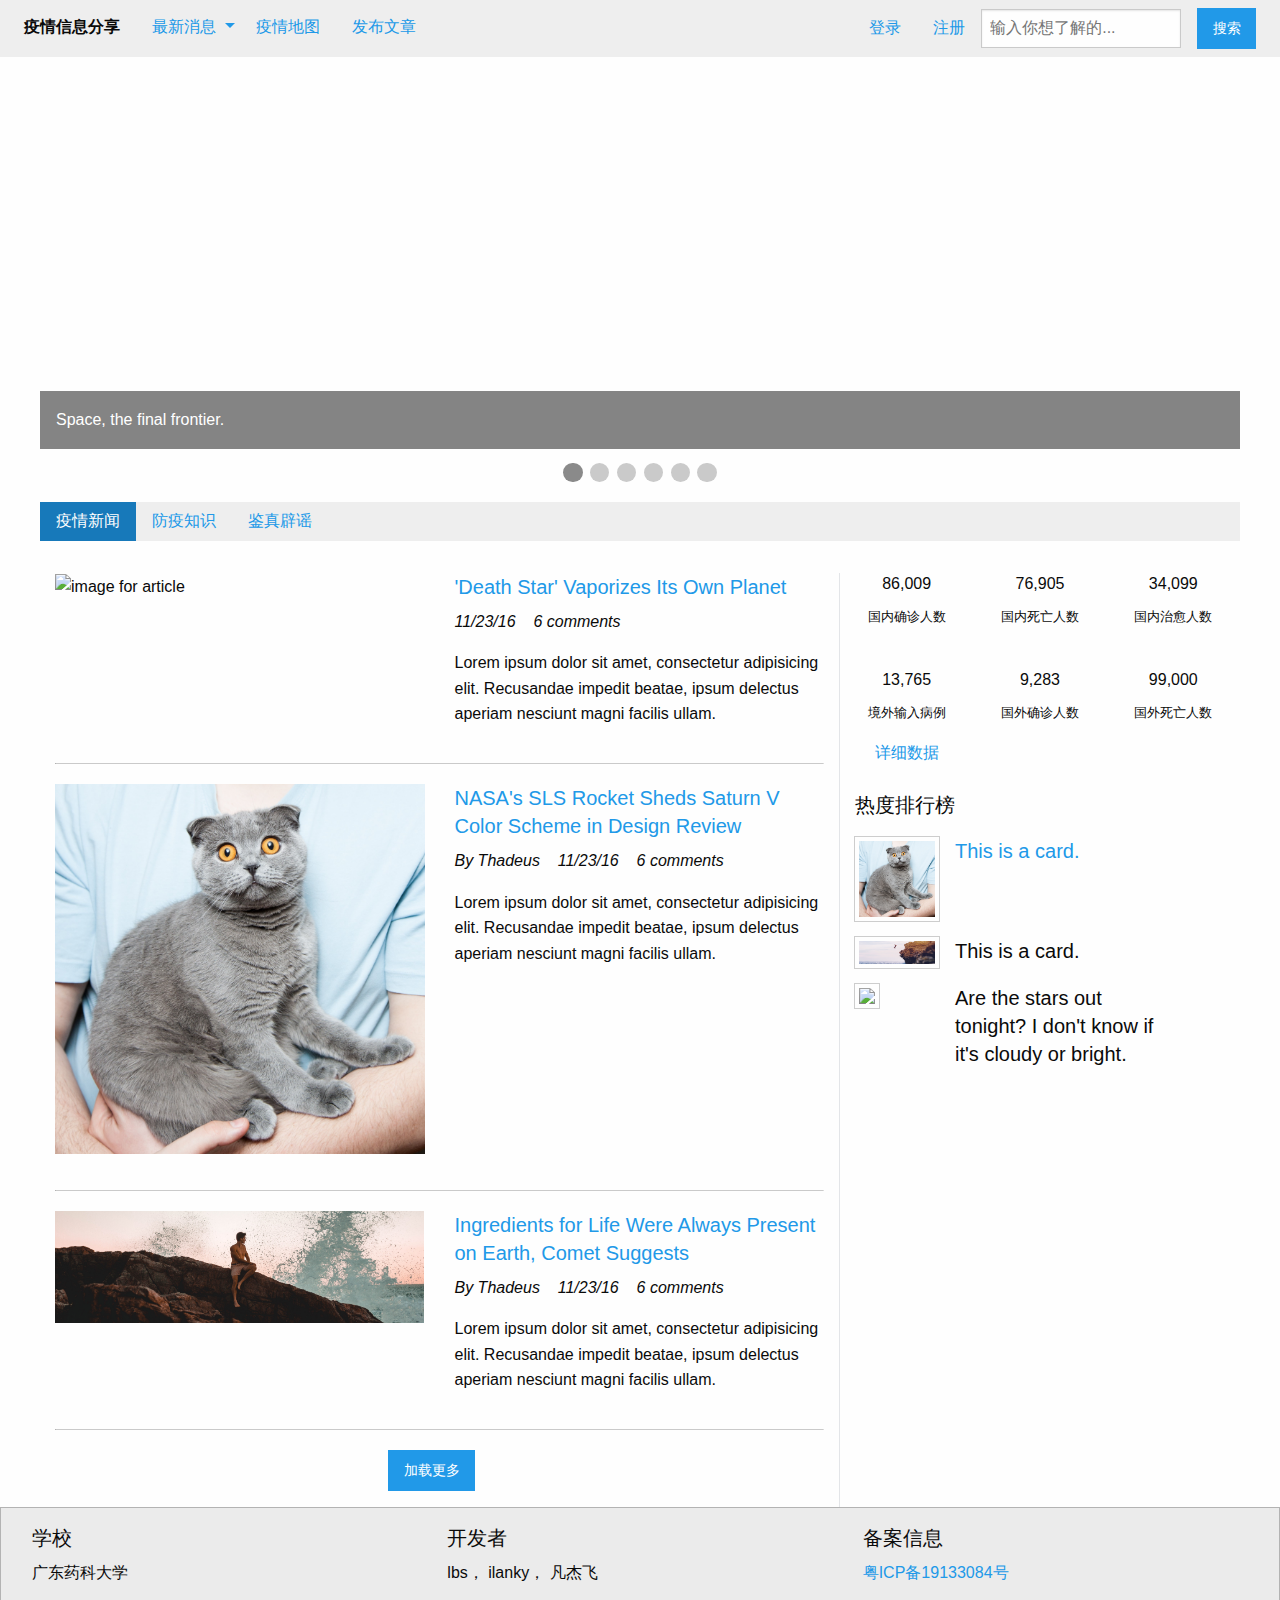
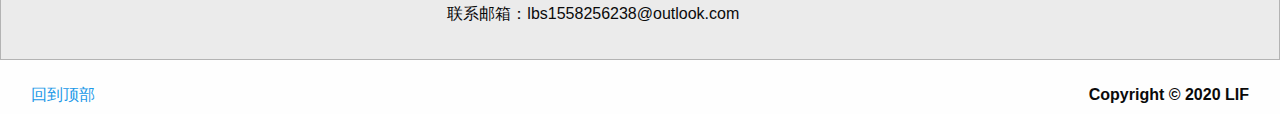
==== html/index.html @ dbd333e8 "首次提交" ====
<!doctype html>
<html class="no-js" lang="en">
	<head>
		<meta charset="utf-8">
		<meta name="viewport" content="width=device-width, initial-scale=1.0">
        <link rel="stylesheet" href="../css/foundation.min.css">
        <link rel="stylesheet" href="../css/motion-ui.min.css" />
        <!-- <link rel="stylesheet" href="../css/foundation-float.min.css"> -->
        <!-- <link rel="stylesheet" href="../css/foundation-prototype.min.css"> -->
        <!-- <link rel="stylesheet" href="../css/foundation-rtl.min.css"> -->
        <link rel="stylesheet" href="../css/index.css">
        <script src="../js/jquery-3.4.1.min.js"></script>
        <script src="../js/index.js"></script>
        <title>疫情信息分享</title>
	</head>
<body>
    <style>
        /*icon styles*/
        .fi-social-facebook {
            color: dodgerblue;
            font-size: 2rem;
        }
        .fi-social-youtube {
            color: red;
            font-size: 2rem;
        }
        .fi-social-pinterest {
            color: darkred;
            font-size: 2rem;
        }
        i.fi-social-instagram {
            color: brown;
            font-size: 2rem;
        }
        i.fi-social-tumblr {
            color: navy;
            font-size: 2rem;
        }
        .fi-social-twitter {
            color: skyblue;
            font-size: 2rem;
        }
    </style>

    <!-- 导航栏 -->
    <div>
        <div class="title-bar" data-responsive-toggle="example-menu" data-hide-for="medium">
            <button class="menu-icon" type="button" data-toggle="example-menu"></button>
            <div class="title-bar-title">Menu</div>
        </div>
          
        <div class="top-bar" id="example-menu">
            <div class="top-bar-left">
                <ul class="dropdown menu" data-dropdown-menu>
                    <li class="menu-text">疫情信息分享</li>
                    <li>
                        <a href="#">最新消息</a>
                        <ul class="menu vertical">
                            <li><a href="#">疫情新闻</a></li>
                            <li><a href="#">防疫知识</a></li>
                            <li><a href="#">鉴真辟谣</a></li>
                        </ul>
                    </li>
                    <li><a href="#">疫情地图</a></li>
                    <li><a href="#">发布文章</a></li>
                </ul>
            </div>
            <div class="top-bar-right">
                <ul class="menu">
                    <li><a href="#">登录</a></li>
                    <li><a href="#">注册</a></li>
                    <li><input type="search" placeholder="输入你想了解的..."></li>
                    <li><button type="button" class="button">搜索</button></li>
                </ul>
            </div>
        </div>
    </div>
    
    <br>

    <!-- 轮播 -->
    <div class="row">
        <div class="orbit" role="region" aria-label="Favorite Space Pictures" data-orbit>
            <div class="orbit-wrapper">
                <div class="orbit-controls" >
                    <button class="orbit-previous"><span class="show-for-sr">Previous Slide</span>&#9664;&#xFE0E;</button>
                    <button class="orbit-next"><span class="show-for-sr">Next Slide</span>&#9654;&#xFE0E;</button>
                </div>
                <ul id="OrbitUl" class="orbit-container orbitBox">
                    <li class="is-active orbit-slide">
                        <figure class="orbit-figure">
                            <img class="orbit-image slideImg" src="../imgs/harley-davidson-1HZcJjdtc9g-unsplash.jpg" alt="Space">
                            <figcaption class="orbit-caption orbitCaption"><a href="" target="_blank" style="color: white;">Space, the final frontier.</a></figcaption>
                        </figure>
                    </li>
                    <li class="orbit-slide">
                        <figure class="orbit-figure">
                            <img class="orbit-image slideImg" src="../imgs/cat.jpg" alt="Space">
                            <figcaption class="orbit-caption orbitCaption">Lets Rocket!</figcaption>
                        </figure>
                    </li>
                    <li class="orbit-slide">
                        <figure class="orbit-figure">
                            <img class="orbit-image slideImg" src="../imgs/img2.jpg" alt="Space">
                            <figcaption class="orbit-caption orbitCaption">Encapsulating</figcaption>
                        </figure>
                    </li>
                    <li class="orbit-slide">
                        <figure class="orbit-figure">
                            <img class="orbit-image slideImg" src="../imgs/harley-davidson-BW9ki_tmouE-unsplash.jpg" alt="Space">
                            <figcaption class="orbit-caption orbitCaption">Outta This World</figcaption>
                        </figure>
                    </li>
                    <li class="orbit-slide">
                        <figure class="orbit-figure">
                            <img class="orbit-image slideImg" src="../imgs/harley-davidson-BW9ki_tmouE-unsplash.jpg" alt="Space">
                            <figcaption class="orbit-caption orbitCaption">Outta This World</figcaption>
                        </figure>
                    </li>
                    <li class="orbit-slide">
                        <figure class="orbit-figure">
                            <img class="orbit-image slideImg" src="../imgs/harley-davidson-BW9ki_tmouE-unsplash.jpg" alt="Space">
                            <figcaption class="orbit-caption orbitCaption">Outta This World</figcaption>
                        </figure>
                    </li>
                </ul>
            </div>
            <nav class="orbit-bullets">
                <button class="is-active" data-slide="0">
                    <span class="show-for-sr">First slide details.</span>
                    <span class="show-for-sr" data-slide-active-label>Current Slide</span>
                </button>
                <button data-slide="1"><span class="show-for-sr">Second slide details.</span></button>
                <button data-slide="2"><span class="show-for-sr">Third slide details.</span></button>
                <button data-slide="3"><span class="show-for-sr">Fourth slide details.</span></button>
                <button data-slide="4"><span class="show-for-sr">fifth slide details.</span></button>
                <button data-slide="5"><span class="show-for-sr">sixth slide details.</span></button>
            </nav>
        </div>
    </div>
    

    <!-- 新闻栏目导航条 -->
    <div class="row">
        <ul class="menu AlignCenter" style="background-color: #eee;">
            <li id="EpidemicNews" class="isActive"><a>疫情新闻</a></li>
            <li id="PreventionKnowledge" class=""><a>防疫知识</a></li>
            <li id="RumorRefuting" class=""><a>鉴真辟谣</a></li>
        </ul>
    </div>

    <!-- 中间部分新闻列表内容 -->
    <div class="row newsBox">

        <!-- 新闻列表 -->
        <div class="medium-8 large-8 columns" style="border-right: 1px solid #E3E5E8;">

            <article id="NewsList">
                <div class="row">
                    <div class="medium-4 large-6 columns">
                        <p><img src="../imgs/harley-davidson-BW9ki_tmouE-unsplash.jpg" alt="image for article" alt="article preview image"></p>
                    </div>
                    <div class="medium-8 large-6 columns">
                        <h5><a href="#" target="_blank">'Death Star' Vaporizes Its Own Planet</a></h5>
                        <p>
                            <span><i class="fi-calendar"> 11/23/16 &nbsp;&nbsp;</i></span>
                            <span><i class="fi-comments"> 6 comments</i></span>
                        </p>
                        <p>Lorem ipsum dolor sit amet, consectetur adipisicing elit. Recusandae impedit beatae, ipsum delectus aperiam nesciunt magni facilis ullam.</p>
                    </div>
                </div>

                <hr>

                <div class="row">
                    <div class="medium-4 large-6 columns">
                        <p><img src="../imgs/cat.jpg" alt="image for article" alt="article preview image"></p>
                    </div>
                    <div class="medium-8 large-6 columns">
                        <h5><a href="#">NASA's SLS Rocket Sheds Saturn V Color Scheme in Design Review</a></h5>
                        <p>
                            <span><i class="fi-torso"> By Thadeus &nbsp;&nbsp;</i></span>
                            <span><i class="fi-calendar"> 11/23/16 &nbsp;&nbsp;</i></span>
                            <span><i class="fi-comments"> 6 comments</i></span>
                        </p>
                        <p>Lorem ipsum dolor sit amet, consectetur adipisicing elit. Recusandae impedit beatae, ipsum delectus aperiam nesciunt magni facilis ullam.</p>
                    </div>
                </div>

                <hr>

                <div class="row">
                    <div class="medium-4 large-6 columns">
                        <p><img src="../imgs/img1.jpg" alt="image for article" alt="article preview image"></p>
                    </div>
                    <div class="medium-8 large-6 columns">
                        <h5><a href="#">Ingredients for Life Were Always Present on Earth, Comet Suggests</a></h5>
                        <p>
                            <span><i class="fi-torso"> By Thadeus &nbsp;&nbsp;</i></span>
                            <span><i class="fi-calendar"> 11/23/16 &nbsp;&nbsp;</i></span>
                            <span><i class="fi-comments"> 6 comments</i></span>
                        </p>
                        <p>Lorem ipsum dolor sit amet, consectetur adipisicing elit. Recusandae impedit beatae, ipsum delectus aperiam nesciunt magni facilis ullam.</p>
                    </div>
                </div>

                <hr>

                <div style="text-align: center;"><button id="LoadMore" class="button">加载更多</button></div>
                
            </article>

        </div>

        <!-- right -->
        <div class="medium-4 large-4 columns">

            <aside>

                <!-- 数字 -->
                <div class="row small-up-3">

                    <div class="column text-center">
                        <i class="fi-social-facebook"></i>
                        <h6 id="DomesticDiagnosis">86,009</h6>
                        <p><small>国内确诊人数</small></p>
                        <br>
                    </div>

                    <div class="column text-center">
                        <i class="fi-social-twitter"></i>
                        <h6 id="DomesticDeath">76,905</h6>
                        <p><small>国内死亡人数</small></p>
                        <br>
                    </div>

                    <div class="column text-center">
                        <i class="fi-social-instagram"></i>
                        <h6 id="DomestiCure">34,099</h6>
                        <p><small>国内治愈人数</small></p>
                        <br>
                    </div>

                    <div class="column text-center">
                        <i class="fi-social-tumblr"></i>
                        <h6 id="CasesAbroad">13,765</h6>
                        <p><small>境外输入病例</small></p>
                    </div>

                    <div class="column text-center">
                        <i class="fi-social-pinterest"></i>
                        <h6 id="DiagnosisAbroad">9,283</h6>
                        <p><small>国外确诊人数</small></p>
                    </div>

                    <div class="column text-center">
                        <i class="fi-social-youtube"></i>
                        <h6 id="DeathAbroad">99,000</h6>
                        <p><small>国外死亡人数</small></p>
                    </div>

                    <div class="column text-center">
                        <a href="EpidemicMap.html">详细数据</a>
                    </div>

                </div>

                <br>

                <!-- 排行榜 -->
                <div id="NewsDesc" class="row column ">
                    <p class="lead">热度排行榜</p>

                    <div class="card" style="width: 300px;">
                        <div class="media-object-section">
                            <img class="thumbnail" src="../imgs/cat.jpg">
                        </div>
                        <div class="card-section media-object-section small-8">
                          <h5><a href="" target="_blank">This is a card.</a></h5>                       
                        </div>
                    </div>

                    <div class="card" style="width: 300px;">
                        <div class="media-object-section">
                            <img class="thumbnail" src="../imgs/img2.jpg">
                        </div>
                        <div class="card-section media-object-section small-8">
                          <h5>This is a card.</h5>
                        </div>
                    </div>

                    <div class="card" style="width: 300px;">
                        <div class="media-object-section">
                            <img class="thumbnail" src="../imgs/harley-davidson-BW9ki_tmouE-unsplash.jpg">
                        </div>
                        <div class="card-section media-object-section small-8">
                          <h5>Are the stars out tonight? I don't know if it's cloudy or bright.</h5>
                          
                        </div>
                    </div>
                    
                </div>

            </aside>

        </div>
    </div>

<footer>
    <div class="row expanded callout secondary">
        <div class="medium-4 columns">
            <h5>学校</h5>
            <p>广东药科大学</p>           
        </div>

        <div class="medium-4 columns">
            <h5>开发者</h5>
            <p>
                <span>lbs，</span>
                <span>ilanky，</span>
                <span>凡杰飞</span>
            </p>
            <p>联系邮箱：lbs1558256238@outlook.com</p>
        </div>

        <div class="medium-4 columns">
            <h5>备案信息</h5>
            <p><a href="http://www.beian.miit.gov.cn" class="bottomA" target="_blank" style="text-decoration: none;">粤ICP备19133084号</a></p>
        </div>

    </div>

    <div class="row expanded">

        <div class="medium-9 columns">
            <ul class="menu">
                <li><a href="#">回到顶部</a></li>
            </ul>
        </div>

        <div class="medium-3 columns">
            <ul class="menu align-right">
                <li class="menu-text">Copyright © 2020 LIF</li>
            </ul>
        </div>
    </div>
</footer>

    <script src="../js/jquery-2.1.4.min.js"></script>
    <script src="../js/foundation.js"></script>
    <script>
        $(document).foundation();
    </script>
</body>
</html>
---- css/motion-ui.min.css ----
.slide-in-down.mui-enter{transition-duration:.5s;transition-timing-function:linear;-webkit-transform:translateY(-100%);transform:translateY(-100%);transition-property:opacity,-webkit-transform;transition-property:transform,opacity;transition-property:transform,opacity,-webkit-transform;-webkit-backface-visibility:hidden;backface-visibility:hidden}.slide-in-left.mui-enter,.slide-in-up.mui-enter{transition-duration:.5s;transition-timing-function:linear;transition-property:opacity,-webkit-transform;-webkit-backface-visibility:hidden}.slide-in-down.mui-enter.mui-enter-active{-webkit-transform:translateY(0);transform:translateY(0)}.slide-in-left.mui-enter{-webkit-transform:translateX(-100%);transform:translateX(-100%);transition-property:transform,opacity;transition-property:transform,opacity,-webkit-transform;backface-visibility:hidden}.slide-in-left.mui-enter.mui-enter-active{-webkit-transform:translateX(0);transform:translateX(0)}.slide-in-up.mui-enter{-webkit-transform:translateY(100%);transform:translateY(100%);transition-property:transform,opacity;transition-property:transform,opacity,-webkit-transform;backface-visibility:hidden}.slide-in-right.mui-enter,.slide-out-down.mui-leave{transition-duration:.5s;transition-timing-function:linear;transition-property:opacity,-webkit-transform;-webkit-backface-visibility:hidden}.slide-in-up.mui-enter.mui-enter-active{-webkit-transform:translateY(0);transform:translateY(0)}.slide-in-right.mui-enter{-webkit-transform:translateX(100%);transform:translateX(100%);transition-property:transform,opacity;transition-property:transform,opacity,-webkit-transform;backface-visibility:hidden}.slide-in-right.mui-enter.mui-enter-active{-webkit-transform:translateX(0);transform:translateX(0)}.slide-out-down.mui-leave{-webkit-transform:translateY(0);transform:translateY(0);transition-property:transform,opacity;transition-property:transform,opacity,-webkit-transform;backface-visibility:hidden}.slide-out-right.mui-leave,.slide-out-up.mui-leave{transition-property:opacity,-webkit-transform;-webkit-backface-visibility:hidden;transition-duration:.5s;transition-timing-function:linear}.slide-out-down.mui-leave.mui-leave-active{-webkit-transform:translateY(100%);transform:translateY(100%)}.slide-out-right.mui-leave{-webkit-transform:translateX(0);transform:translateX(0);transition-property:transform,opacity;transition-property:transform,opacity,-webkit-transform;backface-visibility:hidden}.slide-out-right.mui-leave.mui-leave-active{-webkit-transform:translateX(100%);transform:translateX(100%)}.slide-out-up.mui-leave{-webkit-transform:translateY(0);transform:translateY(0);transition-property:transform,opacity;transition-property:transform,opacity,-webkit-transform;backface-visibility:hidden}.slide-out-up.mui-leave.mui-leave-active{-webkit-transform:translateY(-100%);transform:translateY(-100%)}.slide-out-left.mui-leave{transition-duration:.5s;transition-timing-function:linear;-webkit-transform:translateX(0);transform:translateX(0);transition-property:opacity,-webkit-transform;transition-property:transform,opacity;transition-property:transform,opacity,-webkit-transform;-webkit-backface-visibility:hidden;backface-visibility:hidden}.fade-in.mui-enter,.fade-out.mui-leave{transition-property:opacity;transition-duration:.5s;transition-timing-function:linear}.slide-out-left.mui-leave.mui-leave-active{-webkit-transform:translateX(-100%);transform:translateX(-100%)}.fade-in.mui-enter{opacity:0}.fade-in.mui-enter.mui-enter-active,.fade-out.mui-leave{opacity:1}.fade-out.mui-leave.mui-leave-active{opacity:0}.hinge-in-from-top.mui-enter{transition-duration:.5s;transition-timing-function:linear;-webkit-transform:perspective(2000px) rotateX(-90deg);transform:perspective(2000px) rotateX(-90deg);-webkit-transform-origin:top;transform-origin:top;transition-property:opacity,-webkit-transform;transition-property:transform,opacity;transition-property:transform,opacity,-webkit-transform;opacity:0}.hinge-in-from-bottom.mui-enter,.hinge-in-from-right.mui-enter{transition-duration:.5s;transition-timing-function:linear;transition-property:opacity,-webkit-transform}.hinge-in-from-top.mui-enter.mui-enter-active{-webkit-transform:perspective(2000px) rotate(0);transform:perspective(2000px) rotate(0);opacity:1}.hinge-in-from-right.mui-enter{-webkit-transform:perspective(2000px) rotateY(-90deg);transform:perspective(2000px) rotateY(-90deg);-webkit-transform-origin:right;transform-origin:right;transition-property:transform,opacity;transition-property:transform,opacity,-webkit-transform;opacity:0}.hinge-in-from-right.mui-enter.mui-enter-active{-webkit-transform:perspective(2000px) rotate(0);transform:perspective(2000px) rotate(0);opacity:1}.hinge-in-from-bottom.mui-enter{-webkit-transform:perspective(2000px) rotateX(90deg);transform:perspective(2000px) rotateX(90deg);-webkit-transform-origin:bottom;transform-origin:bottom;transition-property:transform,opacity;transition-property:transform,opacity,-webkit-transform;opacity:0}.hinge-in-from-left.mui-enter,.hinge-in-from-middle-x.mui-enter{transition-duration:.5s;transition-timing-function:linear;transition-property:opacity,-webkit-transform}.hinge-in-from-bottom.mui-enter.mui-enter-active{-webkit-transform:perspective(2000px) rotate(0);transform:perspective(2000px) rotate(0);opacity:1}.hinge-in-from-left.mui-enter{-webkit-transform:perspective(2000px) rotateY(90deg);transform:perspective(2000px) rotateY(90deg);-webkit-transform-origin:left;transform-origin:left;transition-property:transform,opacity;transition-property:transform,opacity,-webkit-transform;opacity:0}.hinge-in-from-left.mui-enter.mui-enter-active{-webkit-transform:perspective(2000px) rotate(0);transform:perspective(2000px) rotate(0);opacity:1}.hinge-in-from-middle-x.mui-enter{-webkit-transform:perspective(2000px) rotateX(-90deg);transform:perspective(2000px) rotateX(-90deg);-webkit-transform-origin:center;transform-origin:center;transition-property:transform,opacity;transition-property:transform,opacity,-webkit-transform;opacity:0}.hinge-in-from-middle-y.mui-enter,.hinge-out-from-top.mui-leave{transition-duration:.5s;transition-timing-function:linear;transition-property:opacity,-webkit-transform}.hinge-in-from-middle-x.mui-enter.mui-enter-active{-webkit-transform:perspective(2000px) rotate(0);transform:perspective(2000px) rotate(0);opacity:1}.hinge-in-from-middle-y.mui-enter{-webkit-transform:perspective(2000px) rotateY(-90deg);transform:perspective(2000px) rotateY(-90deg);-webkit-transform-origin:center;transform-origin:center;transition-property:transform,opacity;transition-property:transform,opacity,-webkit-transform;opacity:0}.hinge-in-from-middle-y.mui-enter.mui-enter-active{-webkit-transform:perspective(2000px) rotate(0);transform:perspective(2000px) rotate(0);opacity:1}.hinge-out-from-top.mui-leave{-webkit-transform:perspective(2000px) rotate(0);transform:perspective(2000px) rotate(0);-webkit-transform-origin:top;transform-origin:top;transition-property:transform,opacity;transition-property:transform,opacity,-webkit-transform;opacity:1}.hinge-out-from-bottom.mui-leave,.hinge-out-from-right.mui-leave{transition-duration:.5s;transition-timing-function:linear;transition-property:opacity,-webkit-transform}.hinge-out-from-top.mui-leave.mui-leave-active{-webkit-transform:perspective(2000px) rotateX(-90deg);transform:perspective(2000px) rotateX(-90deg);opacity:0}.hinge-out-from-right.mui-leave{-webkit-transform:perspective(2000px) rotate(0);transform:perspective(2000px) rotate(0);-webkit-transform-origin:right;transform-origin:right;transition-property:transform,opacity;transition-property:transform,opacity,-webkit-transform;opacity:1}.hinge-out-from-right.mui-leave.mui-leave-active{-webkit-transform:perspective(2000px) rotateY(-90deg);transform:perspective(2000px) rotateY(-90deg);opacity:0}.hinge-out-from-bottom.mui-leave{-webkit-transform:perspective(2000px) rotate(0);transform:perspective(2000px) rotate(0);-webkit-transform-origin:bottom;transform-origin:bottom;transition-property:transform,opacity;transition-property:transform,opacity,-webkit-transform;opacity:1}.hinge-out-from-left.mui-leave,.hinge-out-from-middle-x.mui-leave{transition-duration:.5s;transition-timing-function:linear;transition-property:opacity,-webkit-transform}.hinge-out-from-bottom.mui-leave.mui-leave-active{-webkit-transform:perspective(2000px) rotateX(90deg);transform:perspective(2000px) rotateX(90deg);opacity:0}.hinge-out-from-left.mui-leave{-webkit-transform:perspective(2000px) rotate(0);transform:perspective(2000px) rotate(0);-webkit-transform-origin:left;transform-origin:left;transition-property:transform,opacity;transition-property:transform,opacity,-webkit-transform;opacity:1}.hinge-out-from-left.mui-leave.mui-leave-active{-webkit-transform:perspective(2000px) rotateY(90deg);transform:perspective(2000px) rotateY(90deg);opacity:0}.hinge-out-from-middle-x.mui-leave{-webkit-transform:perspective(2000px) rotate(0);transform:perspective(2000px) rotate(0);-webkit-transform-origin:center;transform-origin:center;transition-property:transform,opacity;transition-property:transform,opacity,-webkit-transform;opacity:1}.hinge-out-from-middle-y.mui-leave,.scale-in-up.mui-enter{transition-duration:.5s;transition-timing-function:linear;transition-property:opacity,-webkit-transform}.hinge-out-from-middle-x.mui-leave.mui-leave-active{-webkit-transform:perspective(2000px) rotateX(-90deg);transform:perspective(2000px) rotateX(-90deg);opacity:0}.hinge-out-from-middle-y.mui-leave{-webkit-transform:perspective(2000px) rotate(0);transform:perspective(2000px) rotate(0);-webkit-transform-origin:center;transform-origin:center;transition-property:transform,opacity;transition-property:transform,opacity,-webkit-transform;opacity:1}.hinge-out-from-middle-y.mui-leave.mui-leave-active{-webkit-transform:perspective(2000px) rotateY(-90deg);transform:perspective(2000px) rotateY(-90deg);opacity:0}.scale-in-up.mui-enter{-webkit-transform:scale(.5);transform:scale(.5);transition-property:transform,opacity;transition-property:transform,opacity,-webkit-transform;opacity:0}.scale-in-down.mui-enter,.scale-out-up.mui-leave{transition-duration:.5s;transition-timing-function:linear;transition-property:opacity,-webkit-transform}.scale-in-up.mui-enter.mui-enter-active{-webkit-transform:scale(1);transform:scale(1);opacity:1}.scale-in-down.mui-enter{-webkit-transform:scale(1.5);transform:scale(1.5);transition-property:transform,opacity;transition-property:transform,opacity,-webkit-transform;opacity:0}.scale-in-down.mui-enter.mui-enter-active{-webkit-transform:scale(1);transform:scale(1);opacity:1}.scale-out-up.mui-leave{-webkit-transform:scale(1);transform:scale(1);transition-property:transform,opacity;transition-property:transform,opacity,-webkit-transform;opacity:1}.scale-out-down.mui-leave,.spin-in.mui-enter{transition-duration:.5s;transition-timing-function:linear;transition-property:opacity,-webkit-transform}.scale-out-up.mui-leave.mui-leave-active{-webkit-transform:scale(1.5);transform:scale(1.5);opacity:0}.scale-out-down.mui-leave{-webkit-transform:scale(1);transform:scale(1);transition-property:transform,opacity;transition-property:transform,opacity,-webkit-transform;opacity:1}.scale-out-down.mui-leave.mui-leave-active{-webkit-transform:scale(.5);transform:scale(.5);opacity:0}.spin-in.mui-enter{-webkit-transform:rotate(-.75turn);transform:rotate(-.75turn);transition-property:transform,opacity;transition-property:transform,opacity,-webkit-transform;opacity:0}.spin-in-ccw.mui-enter,.spin-out.mui-leave{transition-property:opacity,-webkit-transform;transition-duration:.5s;transition-timing-function:linear}.spin-in.mui-enter.mui-enter-active{-webkit-transform:rotate(0);transform:rotate(0);opacity:1}.spin-out.mui-leave{-webkit-transform:rotate(0);transform:rotate(0);transition-property:transform,opacity;transition-property:transform,opacity,-webkit-transform;opacity:1}.spin-out.mui-leave.mui-leave-active{-webkit-transform:rotate(.75turn);transform:rotate(.75turn);opacity:0}.spin-in-ccw.mui-enter{-webkit-transform:rotate(.75turn);transform:rotate(.75turn);transition-property:transform,opacity;transition-property:transform,opacity,-webkit-transform;opacity:0}.spin-in-ccw.mui-enter.mui-enter-active{-webkit-transform:rotate(0);transform:rotate(0);opacity:1}.spin-out-ccw.mui-leave{transition-duration:.5s;transition-timing-function:linear;-webkit-transform:rotate(0);transform:rotate(0);transition-property:opacity,-webkit-transform;transition-property:transform,opacity;transition-property:transform,opacity,-webkit-transform;opacity:1}.spin-out-ccw.mui-leave.mui-leave-active{-webkit-transform:rotate(-.75turn);transform:rotate(-.75turn);opacity:0}.slow{transition-duration:750ms!important}.linear{transition-timing-function:linear!important;-webkit-animation-timing-function:linear!important;animation-timing-function:linear!important}.ease{transition-timing-function:ease!important;-webkit-animation-timing-function:ease!important;animation-timing-function:ease!important}.ease-in{transition-timing-function:ease-in!important;-webkit-animation-timing-function:ease-in!important;animation-timing-function:ease-in!important}.ease-out{transition-timing-function:ease-out!important;-webkit-animation-timing-function:ease-out!important;animation-timing-function:ease-out!important}.ease-in-out{transition-timing-function:ease-in-out!important;-webkit-animation-timing-function:ease-in-out!important;animation-timing-function:ease-in-out!important}.bounce-in{transition-timing-function:cubic-bezier(.485,.155,.24,1.245)!important;-webkit-animation-timing-function:cubic-bezier(.485,.155,.24,1.245)!important;animation-timing-function:cubic-bezier(.485,.155,.24,1.245)!important}.bounce-out{transition-timing-function:cubic-bezier(.485,.155,.515,.845)!important;-webkit-animation-timing-function:cubic-bezier(.485,.155,.515,.845)!important;animation-timing-function:cubic-bezier(.485,.155,.515,.845)!important}.bounce-in-out{transition-timing-function:cubic-bezier(.76,-.245,.24,1.245)!important;-webkit-animation-timing-function:cubic-bezier(.76,-.245,.24,1.245)!important;animation-timing-function:cubic-bezier(.76,-.245,.24,1.245)!important}.short-delay{transition-delay:.3s!important;-webkit-animation-delay:.3s!important;animation-delay:.3s!important}.long-delay{transition-delay:.7s!important;-webkit-animation-delay:.7s!important;animation-delay:.7s!important}.shake{-webkit-animation-name:shake-7;animation-name:shake-7}@-webkit-keyframes shake-7{0%,10%,20%,30%,40%,50%,60%,70%,80%,90%{-webkit-transform:translateX(7%);transform:translateX(7%)}15%,25%,35%,45%,5%,55%,65%,75%,85%,95%{-webkit-transform:translateX(-7%);transform:translateX(-7%)}}@keyframes shake-7{0%,10%,20%,30%,40%,50%,60%,70%,80%,90%{-webkit-transform:translateX(7%);transform:translateX(7%)}15%,25%,35%,45%,5%,55%,65%,75%,85%,95%{-webkit-transform:translateX(-7%);transform:translateX(-7%)}}.spin-cw{-webkit-animation-name:spin-cw-1turn;animation-name:spin-cw-1turn}@-webkit-keyframes spin-cw-1turn{0%{-webkit-transform:rotate(-1turn);transform:rotate(-1turn)}100%{-webkit-transform:rotate(0);transform:rotate(0)}}.spin-ccw{-webkit-animation-name:spin-cw-1turn;animation-name:spin-cw-1turn}@keyframes spin-cw-1turn{0%,100%{-webkit-transform:rotate(0);transform:rotate(0)}100%{-webkit-transform:rotate(1turn);transform:rotate(1turn)}}.wiggle{-webkit-animation-name:wiggle-7deg;animation-name:wiggle-7deg}@-webkit-keyframes wiggle-7deg{40%,50%,60%{-webkit-transform:rotate(7deg);transform:rotate(7deg)}35%,45%,55%,65%{-webkit-transform:rotate(-7deg);transform:rotate(-7deg)}0%,100%,30%,70%{-webkit-transform:rotate(0);transform:rotate(0)}}@keyframes wiggle-7deg{40%,50%,60%{-webkit-transform:rotate(7deg);transform:rotate(7deg)}35%,45%,55%,65%{-webkit-transform:rotate(-7deg);transform:rotate(-7deg)}0%,100%,30%,70%{-webkit-transform:rotate(0);transform:rotate(0)}}.shake,.spin-ccw,.spin-cw,.wiggle{-webkit-animation-duration:.5s;animation-duration:.5s}.infinite{-webkit-animation-iteration-count:infinite;animation-iteration-count:infinite}.slow{-webkit-animation-duration:750ms!important;animation-duration:750ms!important}.fast{transition-duration:250ms!important;-webkit-animation-duration:250ms!important;animation-duration:250ms!important}
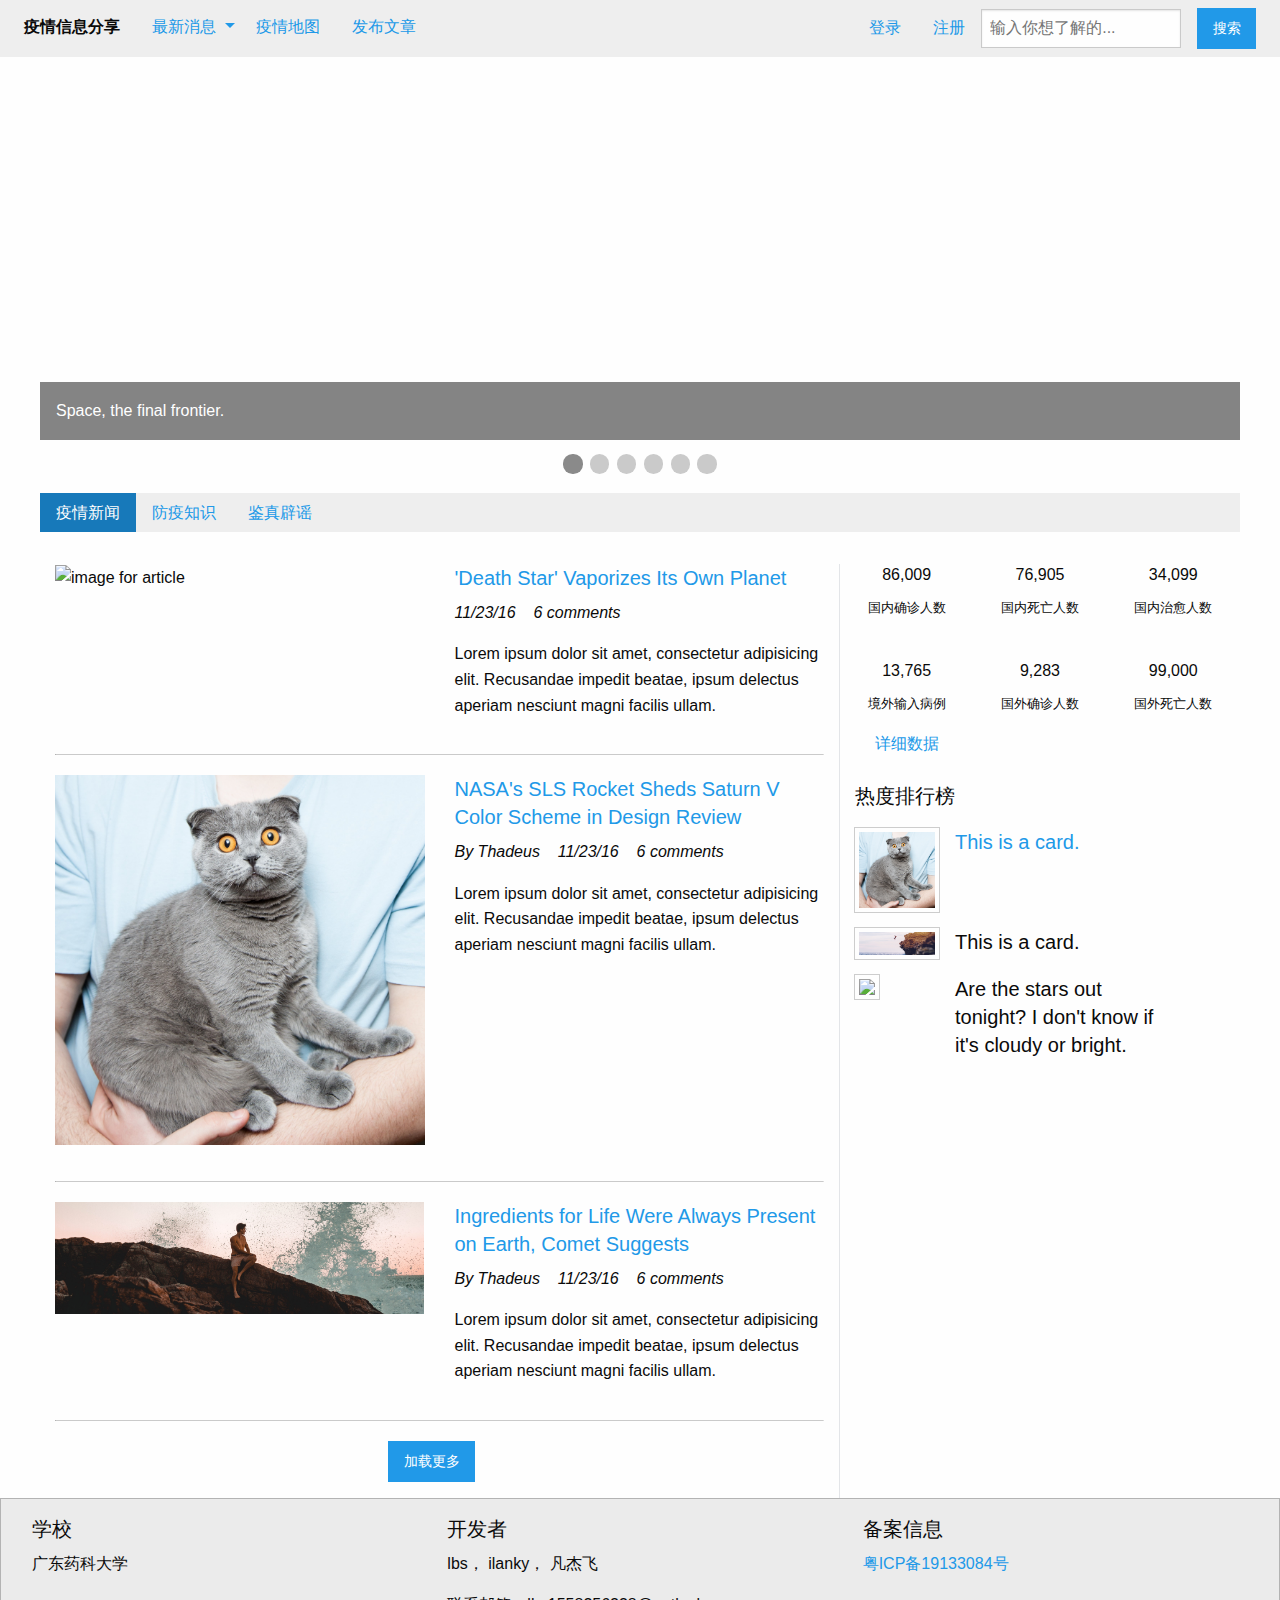
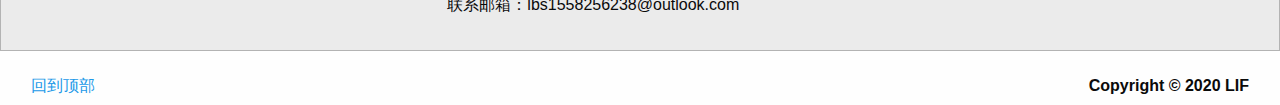
==== commit a1b054ee: "增加了查看全文页面以及新闻的评论功能" ====
--- a/html/index.html
+++ b/html/index.html
@@ -5,9 +5,8 @@
 		<meta name="viewport" content="width=device-width, initial-scale=1.0">
         <link rel="stylesheet" href="../css/foundation.min.css">
         <link rel="stylesheet" href="../css/motion-ui.min.css" />
-        <!-- <link rel="stylesheet" href="../css/foundation-float.min.css"> -->
-        <!-- <link rel="stylesheet" href="../css/foundation-prototype.min.css"> -->
-        <!-- <link rel="stylesheet" href="../css/foundation-rtl.min.css"> -->
+        <!-- <link rel="stylesheet" href="../uikit-3.3.7/css/uikit.min.css">
+        <link rel="stylesheet" href="../uikit-3.3.7/css/uikit-rtl.min.css"> -->
         <link rel="stylesheet" href="../css/index.css">
         <script src="../js/jquery-3.4.1.min.js"></script>
         <script src="../js/index.js"></script>
@@ -43,7 +42,7 @@
     </style>
 
     <!-- 导航栏 -->
-    <div>
+    <div class="NavBox">
         <div class="title-bar" data-responsive-toggle="example-menu" data-hide-for="medium">
             <button class="menu-icon" type="button" data-toggle="example-menu"></button>
             <div class="title-bar-title">Menu</div>
@@ -67,7 +66,7 @@
             </div>
             <div class="top-bar-right">
                 <ul class="menu">
-                    <li><a href="#">登录</a></li>
+                    <li><a href="test.html">登录</a></li>
                     <li><a href="#">注册</a></li>
                     <li><input type="search" placeholder="输入你想了解的..."></li>
                     <li><button type="button" class="button">搜索</button></li>
@@ -79,7 +78,7 @@
     <br>
 
     <!-- 轮播 -->
-    <div class="row">
+    <div class="row" style="margin-top: 3rem;">
         <div class="orbit" role="region" aria-label="Favorite Space Pictures" data-orbit>
             <div class="orbit-wrapper">
                 <div class="orbit-controls" >
